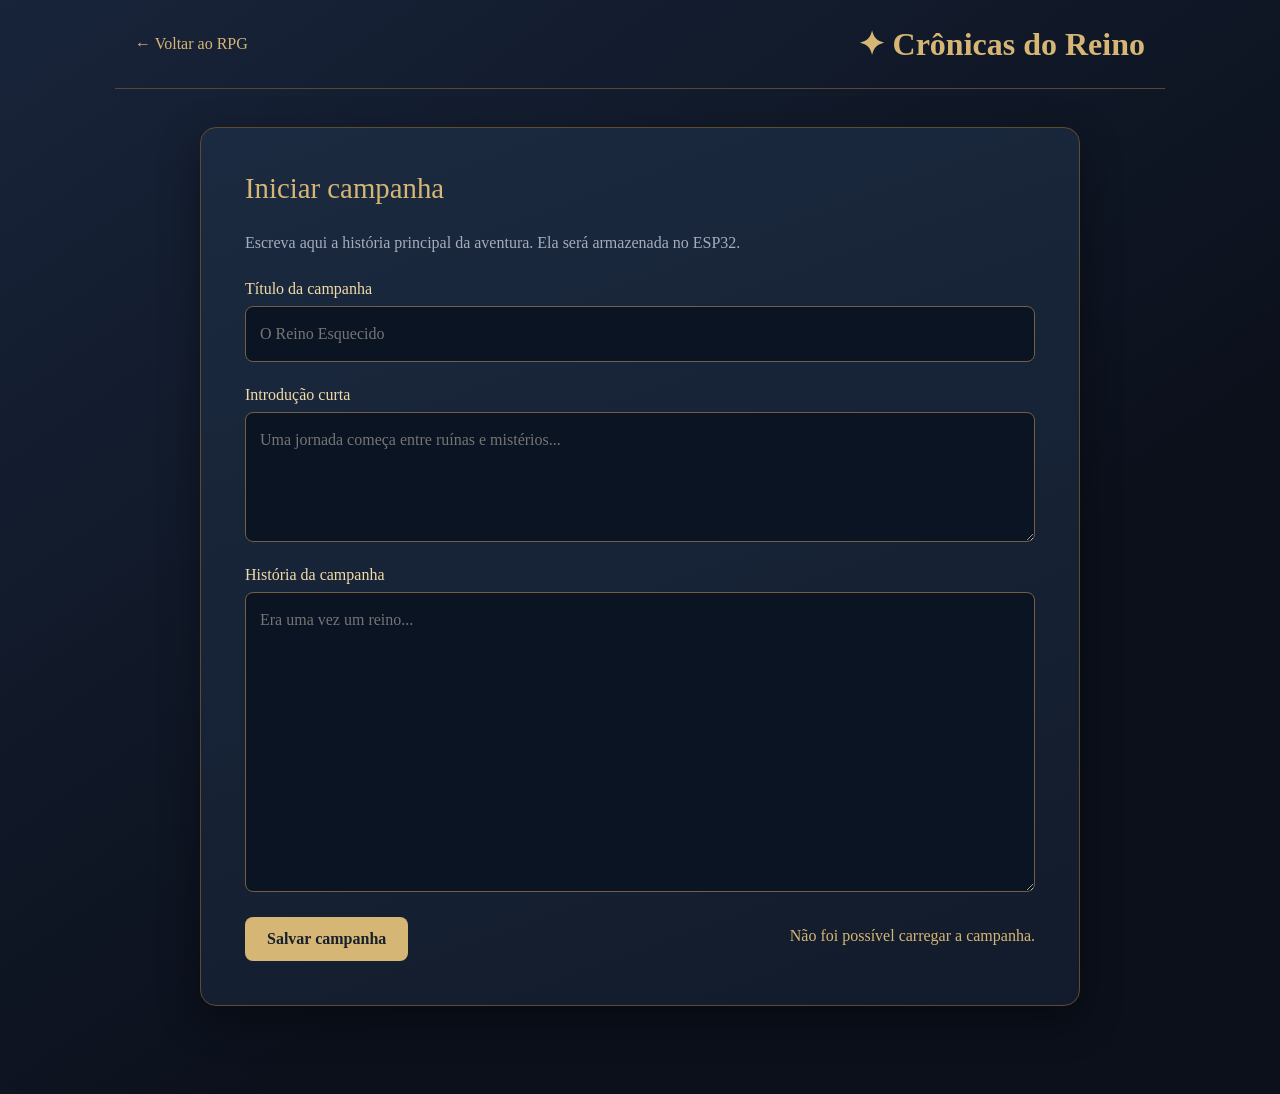
==== data/campanha.html @ 1817a009 "Commit interface" ====
<!DOCTYPE html>
<html lang="pt-BR">
<head>
    <meta charset="UTF-8">
    <meta name="viewport"
          content="width=device-width, initial-scale=1">

    <title>Iniciar campanha | Crônicas do Reino</title>

    <style>
        :root {
            color-scheme: dark;
            --fundo: #0b101b;
            --painel: #172133;
            --ouro: #d6b675;
            --texto: #f1ebdf;
            --muted: #a5adbd;
        }

        * {
            box-sizing: border-box;
        }

        body {
            margin: 0;
            min-height: 100vh;
            color: var(--texto);
            font-family: Georgia, serif;

            background: linear-gradient(
                145deg,
                #18243a,
                var(--fundo) 65%
            );
        }

        header {
            display: flex;
            align-items: center;
            justify-content: space-between;
            gap: 14px;

            max-width: 1050px;
            margin: auto;
            padding: 25px 20px;

            border-bottom: 1px solid #56492f;
        }

        header h1 {
            margin: 0;
            color: var(--ouro);
            font-size: clamp(1.3rem, 3vw, 2rem);
        }

        a {
            color: var(--ouro);
            text-decoration: none;
        }

        main {
            max-width: 920px;
            margin: 38px auto;
            padding: 0 20px 50px;
        }

        .livro {
            padding: clamp(22px, 4vw, 44px);
            background: linear-gradient(
                160deg,
                #1b2a40,
                #121b2b
            );

            border: 1px solid #5e4c2f;
            border-radius: 16px;
            box-shadow: 0 14px 40px #0006;
        }

        h2 {
            color: var(--ouro);
            font-size: 1.8rem;
            font-weight: normal;
            margin-top: 0;
        }

        p {
            color: var(--muted);
            line-height: 1.7;
        }

        label {
            display: block;
            margin: 24px 0 8px;
            color: #f1dba8;
        }

        input,
        textarea {
            display: block;
            width: 100%;
            padding: 14px;

            background: #0b1422;
            border: 1px solid #736044;
            border-radius: 8px;

            color: white;
            font: 1rem Georgia, serif;
            line-height: 1.65;
        }

        textarea {
            resize: vertical;
            min-height: 130px;
        }

        #texto {
            min-height: 300px;
        }

        input:focus,
        textarea:focus {
            outline: 2px solid var(--ouro);
            outline-offset: 2px;
        }

        .acoes {
            display: flex;
            align-items: center;
            justify-content: space-between;
            flex-wrap: wrap;
            gap: 14px;
            margin-top: 25px;
        }

        button {
            padding: 13px 22px;
            background: var(--ouro);
            border: none;
            border-radius: 8px;

            color: #17202b;
            font: 600 1rem Georgia, serif;
            cursor: pointer;
        }

        button:disabled {
            opacity: 0.55;
            cursor: wait;
        }

        #aviso {
            min-height: 1.5em;
            color: var(--ouro);
        }
    </style>
</head>

<body>
    <header>
        <a href="index.html">← Voltar ao RPG</a>
        <h1>✦ Crônicas do Reino</h1>
    </header>

    <main>
        <section class="livro">
            <h2>Iniciar campanha</h2>

            <p>
                Escreva aqui a história principal da
                aventura. Ela será armazenada no ESP32.
            </p>

            <form id="formulario">
                <label for="titulo">
                    Título da campanha
                </label>

                <input
                    id="titulo"
                    name="titulo"
                    maxlength="100"
                    placeholder="O Reino Esquecido"
                    required>

                <label for="subtitulo">
                    Introdução curta
                </label>

                <textarea
                    id="subtitulo"
                    name="subtitulo"
                    maxlength="160"
                    rows="3"
                    placeholder="Uma jornada começa entre ruínas e mistérios..."></textarea>

                <label for="texto">
                    História da campanha
                </label>

                <textarea
                    id="texto"
                    name="texto"
                    placeholder="Era uma vez um reino..."
                    required></textarea>

                <div class="acoes">
                    <button id="salvar" type="submit">
                        Salvar campanha
                    </button>

                    <span
                        id="aviso"
                        role="status"
                        aria-live="polite"></span>
                </div>
            </form>
        </section>
    </main>

    <script>
        "use strict";

        const formulario =
            document.getElementById("formulario");

        const aviso =
            document.getElementById("aviso");

        const botaoSalvar =
            document.getElementById("salvar");

        const campos = ["titulo", "subtitulo", "texto"];

        let editadoDuranteCarregamento = false;

        formulario.addEventListener("input", () => {
            editadoDuranteCarregamento = true;
        });

        async function carregarCampanha() {
            try {
                const resposta = await fetch(
                    "/campanha/dados",
                    { cache: "no-store" }
                );

                if (!resposta.ok) {
                    throw new Error(
                        `HTTP ${resposta.status}`
                    );
                }

                const dados = await resposta.json();

                if (editadoDuranteCarregamento) {
                    return;
                }

                for (const nome of campos) {
                    document.getElementById(nome).value =
                        typeof dados[nome] === "string"
                            ? dados[nome]
                            : "";
                }

            } catch (erro) {
                aviso.textContent =
                    "Não foi possível carregar a campanha.";

                console.error(erro);
            }
        }

        formulario.addEventListener(
            "submit",
            async (evento) => {
                evento.preventDefault();

                const titulo =
                    document.getElementById("titulo")
                        .value.trim();

                const subtitulo =
                    document.getElementById("subtitulo")
                        .value.trim();

                const texto =
                    document.getElementById("texto")
                        .value.trim();

                const encoder = new TextEncoder();

                if (!titulo || !texto) {
                    aviso.textContent =
                        "Preencha o título e a história.";
                    return;
                }

                if (
                    encoder.encode(titulo).length > 100 ||
                    encoder.encode(subtitulo).length > 160 ||
                    encoder.encode(texto).length > 6000
                ) {
                    aviso.textContent =
                        "Texto acima do limite permitido.";
                    return;
                }

                botaoSalvar.disabled = true;
                aviso.textContent = "Salvando...";

                try {
                    const dados = new URLSearchParams({
                        titulo,
                        subtitulo,
                        texto
                    });

                    const resposta = await fetch(
                        "/campanha/dados",
                        {
                            method: "POST",
                            headers: {
                                "Content-Type":
                                "application/x-www-form-urlencoded"
                            },
                            body: dados.toString()
                        }
                    );

                    if (!resposta.ok) {
                        throw new Error(
                            `HTTP ${resposta.status}`
                        );
                    }

                    aviso.textContent =
                        "Campanha salva no ESP32!";

                } catch (erro) {
                    aviso.textContent =
                        "Erro ao salvar. Verifique a conexão.";

                    console.error(erro);

                } finally {
                    botaoSalvar.disabled = false;
                }
            }
        );

        carregarCampanha();
    </script>
</body>
</html>
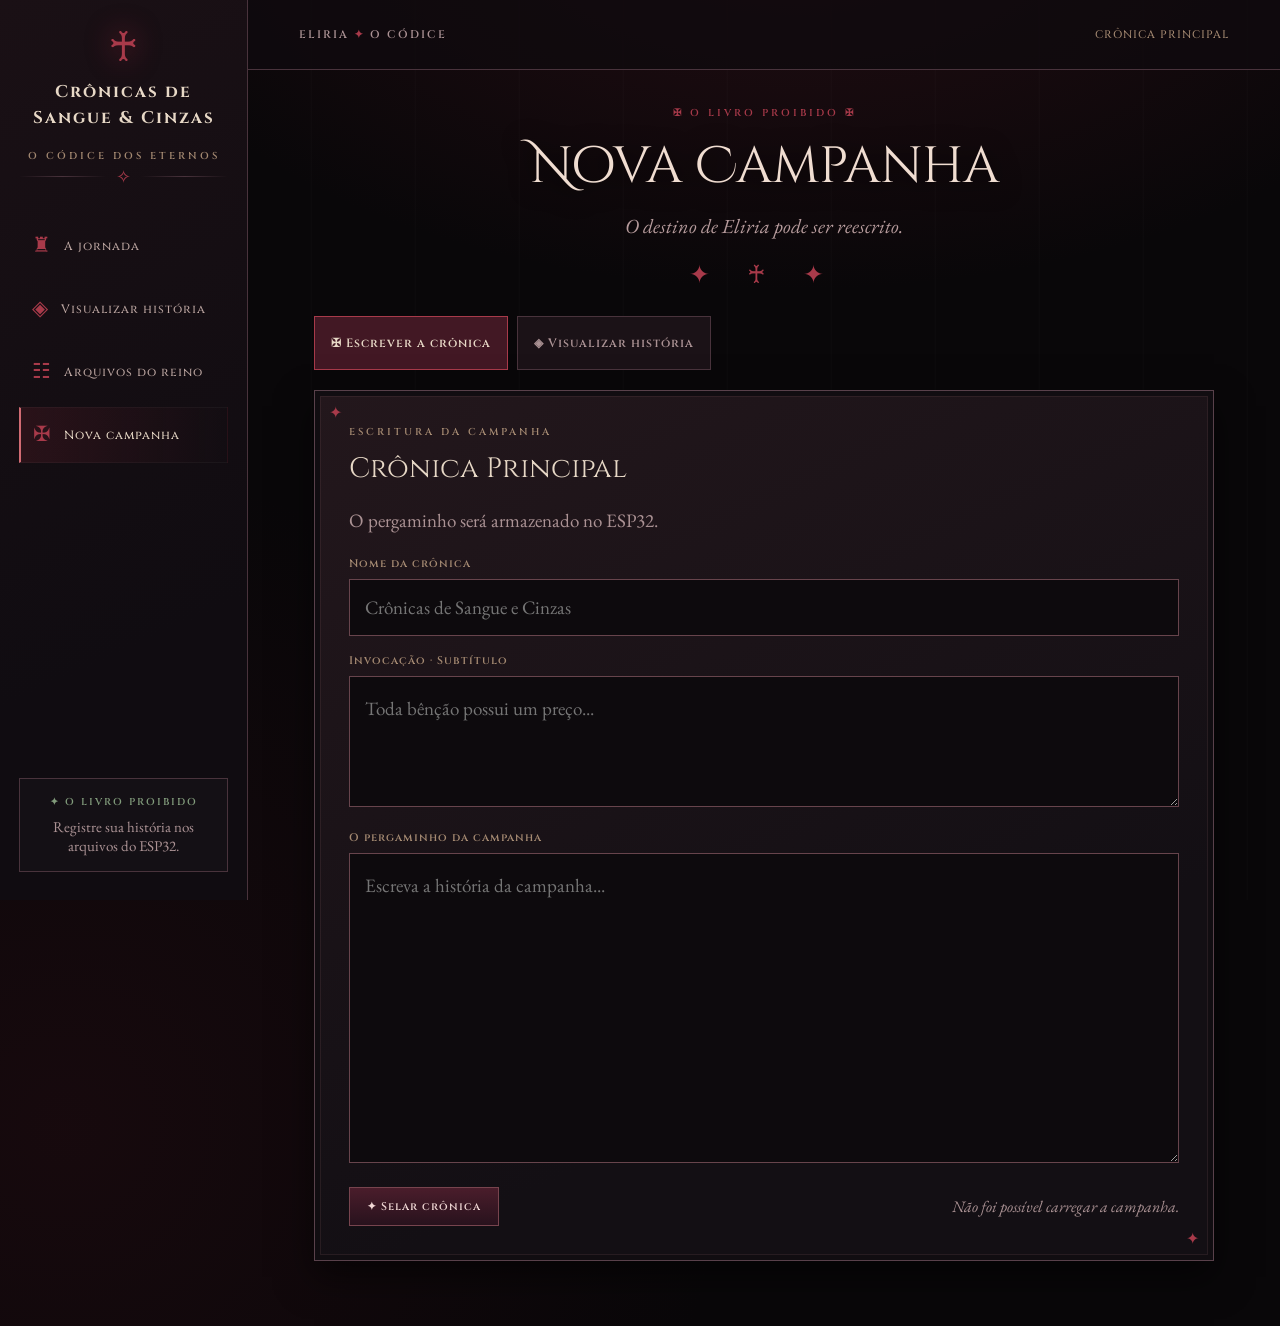
==== commit 071b6105: "feat: implementa interface gotica do RPG RFID" ====
--- a/data/campanha.html
+++ b/data/campanha.html
@@ -1,358 +1,600 @@
 
 <!DOCTYPE html>
 <html lang="pt-BR">
+
 <head>
     <meta charset="UTF-8">
+
     <meta name="viewport"
           content="width=device-width, initial-scale=1">
 
-    <title>Iniciar campanha | Crônicas do Reino</title>
-
-    <style>
-        :root {
-            color-scheme: dark;
-            --fundo: #0b101b;
-            --painel: #172133;
-            --ouro: #d6b675;
-            --texto: #f1ebdf;
-            --muted: #a5adbd;
-        }
-
-        * {
-            box-sizing: border-box;
-        }
-
-        body {
-            margin: 0;
-            min-height: 100vh;
-            color: var(--texto);
-            font-family: Georgia, serif;
-
-            background: linear-gradient(
-                145deg,
-                #18243a,
-                var(--fundo) 65%
-            );
-        }
-
-        header {
-            display: flex;
-            align-items: center;
-            justify-content: space-between;
-            gap: 14px;
-
-            max-width: 1050px;
-            margin: auto;
-            padding: 25px 20px;
-
-            border-bottom: 1px solid #56492f;
-        }
-
-        header h1 {
-            margin: 0;
-            color: var(--ouro);
-            font-size: clamp(1.3rem, 3vw, 2rem);
-        }
-
-        a {
-            color: var(--ouro);
-            text-decoration: none;
-        }
-
-        main {
-            max-width: 920px;
-            margin: 38px auto;
-            padding: 0 20px 50px;
-        }
-
-        .livro {
-            padding: clamp(22px, 4vw, 44px);
-            background: linear-gradient(
-                160deg,
-                #1b2a40,
-                #121b2b
-            );
-
-            border: 1px solid #5e4c2f;
-            border-radius: 16px;
-            box-shadow: 0 14px 40px #0006;
-        }
-
-        h2 {
-            color: var(--ouro);
-            font-size: 1.8rem;
-            font-weight: normal;
-            margin-top: 0;
-        }
-
-        p {
-            color: var(--muted);
-            line-height: 1.7;
-        }
-
-        label {
-            display: block;
-            margin: 24px 0 8px;
-            color: #f1dba8;
-        }
-
-        input,
-        textarea {
-            display: block;
-            width: 100%;
-            padding: 14px;
-
-            background: #0b1422;
-            border: 1px solid #736044;
-            border-radius: 8px;
-
-            color: white;
-            font: 1rem Georgia, serif;
-            line-height: 1.65;
-        }
-
-        textarea {
-            resize: vertical;
-            min-height: 130px;
-        }
-
-        #texto {
-            min-height: 300px;
-        }
-
-        input:focus,
-        textarea:focus {
-            outline: 2px solid var(--ouro);
-            outline-offset: 2px;
-        }
-
-        .acoes {
-            display: flex;
-            align-items: center;
-            justify-content: space-between;
-            flex-wrap: wrap;
-            gap: 14px;
-            margin-top: 25px;
-        }
-
-        button {
-            padding: 13px 22px;
-            background: var(--ouro);
-            border: none;
-            border-radius: 8px;
-
-            color: #17202b;
-            font: 600 1rem Georgia, serif;
-            cursor: pointer;
-        }
-
-        button:disabled {
-            opacity: 0.55;
-            cursor: wait;
-        }
-
-        #aviso {
-            min-height: 1.5em;
-            color: var(--ouro);
-        }
-    </style>
+    <title>
+        Nova Campanha | Crônicas de Sangue e Cinzas
+    </title>
+
+    <!-- Fontes góticas -->
+    <link rel="preconnect"
+          href="https://fonts.googleapis.com">
+
+    <link rel="preconnect"
+          href="https://fonts.gstatic.com"
+          crossorigin>
+
+    <link
+        href="https://fonts.googleapis.com/css2?family=Cinzel+Decorative:wght@400;700&family=Cinzel:wght@400;500;600;700&family=EB+Garamond:wght@400;500;600;700&display=swap"
+        rel="stylesheet">
+
+    <link rel="stylesheet" href="style.css">
 </head>
 
 <body>
-    <header>
-        <a href="index.html">← Voltar ao RPG</a>
-        <h1>✦ Crônicas do Reino</h1>
-    </header>
-
-    <main>
-        <section class="livro">
-            <h2>Iniciar campanha</h2>
+
+<div class="app">
+
+    <!-- ======================================
+         MENU LATERAL GÓTICO
+         ====================================== -->
+
+    <aside class="sidebar">
+
+        <div class="brand">
+
+            <div class="sigil">♰</div>
+
+            <h1>
+                Crônicas de<br>
+                Sangue &amp; Cinzas
+            </h1>
+
+            <small>O códice dos eternos</small>
+
+            <div class="divider-orn">✧</div>
+
+        </div>
+
+        <nav class="nav" aria-label="Navegação">
+
+            <a href="index.html">
+                <span>♜</span>
+                A jornada
+            </a>
+
+            <a href="index.html#visualizar">
+                <span>◈</span>
+                Visualizar história
+            </a>
+
+            <a href="index.html#arquivos">
+                <span>☷</span>
+                Arquivos do reino
+            </a>
+
+            <button class="active" type="button">
+                <span>✠</span>
+                Nova campanha
+            </button>
+
+        </nav>
+
+        <div class="side-bottom">
+
+            <div class="status">
+                ✦ O LIVRO PROIBIDO
+            </div>
 
             <p>
-                Escreva aqui a história principal da
-                aventura. Ela será armazenada no ESP32.
+                Registre sua história nos
+                arquivos do ESP32.
             </p>
 
-            <form id="formulario">
-                <label for="titulo">
-                    Título da campanha
-                </label>
-
-                <input
-                    id="titulo"
-                    name="titulo"
-                    maxlength="100"
-                    placeholder="O Reino Esquecido"
-                    required>
-
-                <label for="subtitulo">
-                    Introdução curta
-                </label>
-
-                <textarea
-                    id="subtitulo"
-                    name="subtitulo"
-                    maxlength="160"
-                    rows="3"
-                    placeholder="Uma jornada começa entre ruínas e mistérios..."></textarea>
-
-                <label for="texto">
-                    História da campanha
-                </label>
-
-                <textarea
-                    id="texto"
-                    name="texto"
-                    placeholder="Era uma vez um reino..."
-                    required></textarea>
-
-                <div class="acoes">
-                    <button id="salvar" type="submit">
-                        Salvar campanha
+        </div>
+
+    </aside>
+
+
+    <!-- ======================================
+         CONTEÚDO PRINCIPAL
+         ====================================== -->
+
+    <div class="content">
+
+        <header class="topbar">
+
+            <div class="crumb">
+                ELIRIA
+                <span style="color:var(--blood)">
+                    ✦
+                </span>
+                O CÓDICE
+            </div>
+
+            <div class="chapter">
+                CRÔNICA PRINCIPAL
+            </div>
+
+        </header>
+
+
+        <main class="section active">
+
+            <!-- TÍTULO DA PÁGINA -->
+
+            <div class="masthead">
+
+                <div class="eyebrow">
+                    ✠ O livro proibido ✠
+                </div>
+
+                <h2>Nova Campanha</h2>
+
+                <p>
+                    O destino de Eliria pode ser reescrito.
+                </p>
+
+                <div class="rose">✦ ♰ ✦</div>
+
+            </div>
+
+
+            <!-- =================================
+                 ÁREA DO MANUSCRITO
+                 ================================= -->
+
+            <div style="max-width:900px; margin:auto">
+
+                <!-- ABAS -->
+
+                <div class="archive-tabs"
+                     style="display:flex;gap:9px;margin-bottom:20px">
+
+                    <button
+                        type="button"
+                        class="active"
+                        data-camp-tab="editar">
+
+                        ✠ Escrever a crônica
+
                     </button>
 
-                    <span
-                        id="aviso"
-                        role="status"
-                        aria-live="polite"></span>
+                    <button
+                        type="button"
+                        data-camp-tab="visualizar">
+
+                        ◈ Visualizar história
+
+                    </button>
+
                 </div>
-            </form>
-        </section>
-    </main>
-
-    <script>
-        "use strict";
-
-        const formulario =
-            document.getElementById("formulario");
-
-        const aviso =
-            document.getElementById("aviso");
-
-        const botaoSalvar =
-            document.getElementById("salvar");
-
-        const campos = ["titulo", "subtitulo", "texto"];
-
-        let editadoDuranteCarregamento = false;
-
-        formulario.addEventListener("input", () => {
-            editadoDuranteCarregamento = true;
-        });
-
-        async function carregarCampanha() {
-            try {
-                const resposta = await fetch(
-                    "/campanha/dados",
-                    { cache: "no-store" }
-                );
-
-                if (!resposta.ok) {
-                    throw new Error(
-                        `HTTP ${resposta.status}`
-                    );
-                }
-
-                const dados = await resposta.json();
-
-                if (editadoDuranteCarregamento) {
-                    return;
-                }
-
-                for (const nome of campos) {
-                    document.getElementById(nome).value =
-                        typeof dados[nome] === "string"
-                            ? dados[nome]
-                            : "";
-                }
-
-            } catch (erro) {
-                aviso.textContent =
-                    "Não foi possível carregar a campanha.";
-
-                console.error(erro);
-            }
-        }
-
-        formulario.addEventListener(
-            "submit",
-            async (evento) => {
-                evento.preventDefault();
-
-                const titulo =
-                    document.getElementById("titulo")
-                        .value.trim();
-
-                const subtitulo =
-                    document.getElementById("subtitulo")
-                        .value.trim();
-
-                const texto =
-                    document.getElementById("texto")
-                        .value.trim();
-
-                const encoder = new TextEncoder();
-
-                if (!titulo || !texto) {
-                    aviso.textContent =
-                        "Preencha o título e a história.";
-                    return;
-                }
-
-                if (
-                    encoder.encode(titulo).length > 100 ||
-                    encoder.encode(subtitulo).length > 160 ||
-                    encoder.encode(texto).length > 6000
-                ) {
-                    aviso.textContent =
-                        "Texto acima do limite permitido.";
-                    return;
-                }
-
-                botaoSalvar.disabled = true;
-                aviso.textContent = "Salvando...";
-
-                try {
-                    const dados = new URLSearchParams({
-                        titulo,
-                        subtitulo,
-                        texto
-                    });
-
-                    const resposta = await fetch(
-                        "/campanha/dados",
-                        {
-                            method: "POST",
-                            headers: {
-                                "Content-Type":
-                                "application/x-www-form-urlencoded"
-                            },
-                            body: dados.toString()
-                        }
-                    );
-
-                    if (!resposta.ok) {
-                        throw new Error(
-                            `HTTP ${resposta.status}`
-                        );
-                    }
-
-                    aviso.textContent =
-                        "Campanha salva no ESP32!";
-
-                } catch (erro) {
-                    aviso.textContent =
-                        "Erro ao salvar. Verifique a conexão.";
-
-                    console.error(erro);
-
-                } finally {
-                    botaoSalvar.disabled = false;
-                }
+
+
+                <!-- =================================
+                     ABA 1 — EDITOR DA CAMPANHA
+                     ================================= -->
+
+                <div class="frame archive-sheet"
+                     id="tab-editar">
+
+                    <div class="eyebrow">
+                        ESCRITURA DA CAMPANHA
+                    </div>
+
+                    <h3>Crônica Principal</h3>
+
+                    <p>
+                        O pergaminho será armazenado
+                        no ESP32.
+                    </p>
+
+                    <form id="formulario">
+
+                        <!-- NOME DA CAMPANHA -->
+
+                        <label for="titulo">
+                            Nome da crônica
+                        </label>
+
+                        <input
+                            id="titulo"
+                            name="titulo"
+                            maxlength="100"
+                            placeholder="Crônicas de Sangue e Cinzas"
+                            required>
+
+
+                        <!-- SUBTÍTULO -->
+
+                        <label for="subtitulo">
+                            Invocação · Subtítulo
+                        </label>
+
+                        <textarea
+                            id="subtitulo"
+                            name="subtitulo"
+                            maxlength="160"
+                            rows="3"
+                            style="min-height:85px"
+                            placeholder="Toda bênção possui um preço..."></textarea>
+
+
+                        <!-- HISTÓRIA PRINCIPAL -->
+
+                        <label for="texto">
+                            O pergaminho da campanha
+                        </label>
+
+                        <textarea
+                            id="texto"
+                            name="texto"
+                            style="min-height:310px"
+                            placeholder="Escreva a história da campanha..."
+                            required></textarea>
+
+
+                        <!-- BOTÃO SALVAR -->
+
+                        <div class="row">
+
+                            <button
+                                id="salvar"
+                                class="btn"
+                                type="submit">
+
+                                ✦ Selar crônica
+
+                            </button>
+
+                            <span
+                                class="note"
+                                id="aviso"
+                                role="status"
+                                aria-live="polite">
+                            </span>
+
+                        </div>
+
+                    </form>
+
+                </div>
+
+
+                <!-- =================================
+                     ABA 2 — VISUALIZAR HISTÓRIA
+                     ================================= -->
+
+                <article
+                    class="parchment"
+                    id="tab-visualizar"
+                    hidden
+                    style="min-height:400px">
+
+                    <div
+                        class="arch"
+                        aria-hidden="true">
+                    </div>
+
+                    <div class="scene-mark">
+                        PRÉVIA DO MANUSCRITO
+                    </div>
+
+                    <h3 id="vis-titulo">
+                        Crônica sem título
+                    </h3>
+
+                    <p
+                        class="subchapter"
+                        id="vis-subtitulo">
+                    </p>
+
+                    <div class="divider-orn">
+                        ❖
+                    </div>
+
+                    <div
+                        id="vis-texto"
+                        class="preview-content">
+                    </div>
+
+                    <p class="instruction">
+
+                        Prévia do texto atual.
+                        Use “Selar crônica” para
+                        salvá-lo no ESP32.
+
+                    </p>
+
+                </article>
+
+            </div>
+
+        </main>
+
+    </div>
+
+</div>
+
+
+<!-- ==========================================
+     JAVASCRIPT DA CAMPANHA
+     ========================================== -->
+
+<script>
+
+"use strict";
+
+/* ==========================================
+   1. ELEMENTOS
+   ========================================== */
+
+const formulario =
+    document.getElementById("formulario");
+
+const aviso =
+    document.getElementById("aviso");
+
+const botaoSalvar =
+    document.getElementById("salvar");
+
+const campos = [
+    "titulo",
+    "subtitulo",
+    "texto"
+];
+
+let editadoDuranteCarregamento = false;
+
+
+/* ==========================================
+   2. DETECTAR ALTERAÇÕES
+   ========================================== */
+
+formulario.addEventListener("input", () => {
+
+    editadoDuranteCarregamento = true;
+
+});
+
+
+/* ==========================================
+   3. CARREGAR CAMPANHA DO ESP32
+   ========================================== */
+
+async function carregarCampanha() {
+
+    try {
+
+        const resposta = await fetch(
+            "/campanha/dados",
+            {
+                cache: "no-store"
             }
         );
 
-        carregarCampanha();
-    </script>
+        if (!resposta.ok) {
+
+            throw new Error(
+                `HTTP ${resposta.status}`
+            );
+
+        }
+
+        const dados = await resposta.json();
+
+        if (editadoDuranteCarregamento) {
+            return;
+        }
+
+        for (const nome of campos) {
+
+            document.getElementById(nome).value =
+                typeof dados[nome] === "string"
+                    ? dados[nome]
+                    : "";
+
+        }
+
+    } catch (erro) {
+
+        aviso.textContent =
+            "Não foi possível carregar a campanha.";
+
+        console.error(erro);
+
+    }
+
+}
+
+
+/* ==========================================
+   4. SALVAR CAMPANHA NO ESP32
+   ========================================== */
+
+formulario.addEventListener(
+    "submit",
+
+    async (evento) => {
+
+        evento.preventDefault();
+
+        const titulo =
+            document.getElementById("titulo")
+                .value.trim();
+
+        const subtitulo =
+            document.getElementById("subtitulo")
+                .value.trim();
+
+        const texto =
+            document.getElementById("texto")
+                .value.trim();
+
+        const encoder = new TextEncoder();
+
+        /* VALIDAÇÃO */
+
+        if (!titulo || !texto) {
+
+            aviso.textContent =
+                "Preencha o título e a história.";
+
+            return;
+
+        }
+
+        if (
+            encoder.encode(titulo).length > 100 ||
+            encoder.encode(subtitulo).length > 160 ||
+            encoder.encode(texto).length > 6000
+        ) {
+
+            aviso.textContent =
+                "Texto acima do limite permitido.";
+
+            return;
+
+        }
+
+        botaoSalvar.disabled = true;
+
+        aviso.textContent = "Salvando...";
+
+        try {
+
+            const dados = new URLSearchParams({
+                titulo,
+                subtitulo,
+                texto
+            });
+
+            const resposta = await fetch(
+                "/campanha/dados",
+                {
+                    method: "POST",
+
+                    headers: {
+                        "Content-Type":
+                            "application/x-www-form-urlencoded"
+                    },
+
+                    body: dados.toString()
+                }
+            );
+
+            if (!resposta.ok) {
+
+                throw new Error(
+                    `HTTP ${resposta.status}`
+                );
+
+            }
+
+            aviso.textContent =
+                "Campanha salva no ESP32!";
+
+        } catch (erro) {
+
+            aviso.textContent =
+                "Erro ao salvar. Verifique a conexão.";
+
+            console.error(erro);
+
+        } finally {
+
+            botaoSalvar.disabled = false;
+
+        }
+
+    }
+);
+
+
+/* ==========================================
+   5. ABAS DA CAMPANHA
+   ========================================== */
+
+const abas =
+    document.querySelectorAll("[data-camp-tab]");
+
+
+function mudarAba(tipo) {
+
+    /* ATUALIZAR BOTÕES */
+
+    abas.forEach(botao => {
+
+        botao.classList.toggle(
+            "active",
+            botao.dataset.campTab === tipo
+        );
+
+    });
+
+
+    /* MOSTRAR ABA SELECIONADA */
+
+    document.getElementById("tab-editar").hidden =
+        tipo !== "editar";
+
+    document.getElementById("tab-visualizar").hidden =
+        tipo !== "visualizar";
+
+
+    /* ATUALIZAR PRÉVIA */
+
+    if (tipo === "visualizar") {
+
+        document.getElementById("vis-titulo")
+            .textContent =
+
+            document.getElementById("titulo")
+                .value.trim() ||
+
+            "Crônica sem título";
+
+
+        document.getElementById("vis-subtitulo")
+            .textContent =
+
+            document.getElementById("subtitulo")
+                .value.trim();
+
+
+        document.getElementById("vis-texto")
+            .textContent =
+
+            document.getElementById("texto")
+                .value.trim() ||
+
+            "Nenhuma narrativa escrita.";
+
+    }
+
+}
+
+
+/* ==========================================
+   6. EVENTOS DAS ABAS
+   ========================================== */
+
+abas.forEach(botao => {
+
+    botao.addEventListener("click", () => {
+
+        mudarAba(
+            botao.dataset.campTab
+        );
+
+    });
+
+});
+
+
+/* ==========================================
+   7. INICIALIZAÇÃO
+   ========================================== */
+
+carregarCampanha();
+
+</script>
+
 </body>
 </html>
--- a/data/style.css
+++ b/data/style.css
@@ -0,0 +1,1193 @@
+
+/* =============================================
+   CRÔNICAS DE SANGUE E CINZAS
+   Estética gótica — RPG RFID
+   ============================================= */
+
+:root {
+    color-scheme: dark;
+
+    --void: #090709;
+    --black: #100d10;
+    --panel: #171217;
+    --wine: #561a29;
+    --blood: #a83a4a;
+    --glow: #d16b73;
+    --iron: #514046;
+    --antique: #a58a72;
+    --ivory: #e7d8c6;
+    --muted: #ab9294;
+    --line: #49333c;
+    --green: #829c7c;
+}
+
+/* =============================================
+   CONFIGURAÇÕES GERAIS
+   ============================================= */
+
+* {
+    box-sizing: border-box;
+}
+
+html {
+    scroll-behavior: smooth;
+}
+
+body {
+    margin: 0;
+    color: var(--ivory);
+
+    background:
+        radial-gradient(
+            ellipse 65% 34% at 62% -7%,
+            #50172360,
+            transparent 85%
+        ),
+        radial-gradient(
+            circle at 5% 85%,
+            #40101a40,
+            transparent 40%
+        ),
+        var(--void);
+
+    font-family: "EB Garamond", Georgia, serif;
+    font-size: 19px;
+}
+
+body::before {
+    content: "";
+    position: fixed;
+    inset: 0;
+
+    background: repeating-linear-gradient(
+        90deg,
+        transparent 0 102px,
+        #ffffff04 103px 104px
+    );
+
+    pointer-events: none;
+    z-index: -1;
+}
+
+button,
+input,
+textarea {
+    font: inherit;
+}
+
+button {
+    cursor: pointer;
+}
+
+button:focus-visible,
+textarea:focus-visible,
+input:focus-visible,
+a:focus-visible {
+    outline: 2px solid var(--glow);
+    outline-offset: 3px;
+}
+
+a {
+    color: inherit;
+    text-decoration: none;
+}
+
+/* =============================================
+   ESTRUTURA PRINCIPAL
+   ============================================= */
+
+.app {
+    display: grid;
+    grid-template-columns: 248px minmax(0, 1fr);
+    min-height: 100vh;
+}
+
+.content {
+    min-width: 0;
+}
+
+/* =============================================
+   MENU LATERAL GÓTICO
+   ============================================= */
+
+.sidebar {
+    background: linear-gradient(
+        155deg,
+        #1a1015,
+        #100c11 70%
+    );
+
+    border-right: 1px solid var(--line);
+
+    padding: 28px 19px;
+
+    display: flex;
+    flex-direction: column;
+    gap: 30px;
+
+    position: sticky;
+    top: 0;
+    height: 100vh;
+}
+
+.brand {
+    text-align: center;
+}
+
+.sigil {
+    font-family: "Cinzel Decorative", serif;
+    text-align: center;
+    font-size: 41px;
+    color: var(--blood);
+
+    text-shadow: 0 0 28px #d32d4d99;
+
+    line-height: 1;
+}
+
+.brand h1 {
+    font: 700 17px/1.55 "Cinzel", serif;
+    letter-spacing: 2px;
+    margin: 10px 0 8px;
+}
+
+.brand small,
+.eyebrow {
+    font: 600 10px/1.5 "Cinzel", serif;
+    letter-spacing: 3px;
+    text-transform: uppercase;
+    color: var(--antique);
+}
+
+/* ORNAMENTOS */
+
+.divider-orn {
+    display: flex;
+    align-items: center;
+    gap: 10px;
+
+    color: var(--blood);
+    font-size: 18px;
+}
+
+.divider-orn::before,
+.divider-orn::after {
+    content: "";
+    height: 1px;
+    flex: 1;
+
+    background: linear-gradient(
+        90deg,
+        transparent,
+        var(--line),
+        transparent
+    );
+}
+
+/* =============================================
+   NAVEGAÇÃO
+   ============================================= */
+
+.nav {
+    display: grid;
+    gap: 7px;
+}
+
+.nav button,
+.nav a {
+    width: 100%;
+    text-align: left;
+
+    border: 1px solid transparent;
+    color: #bba5a0;
+    background: transparent;
+
+    padding: 13px 12px;
+
+    font: 500 12px "Cinzel", serif;
+    letter-spacing: 1px;
+
+    display: flex;
+    align-items: center;
+    gap: 12px;
+
+    transition: 0.2s;
+}
+
+.nav button span,
+.nav a span {
+    font-size: 21px;
+    color: var(--blood);
+}
+
+.nav button.active,
+.nav button:hover,
+.nav a.active,
+.nav a:hover {
+    color: var(--ivory);
+
+    background: linear-gradient(
+        90deg,
+        #641e2a45,
+        transparent
+    );
+
+    border-left: 2px solid var(--glow);
+    border-top-color: #ffffff09;
+    border-bottom-color: #ffffff09;
+}
+
+/* =============================================
+   STATUS DO ESP32
+   ============================================= */
+
+.side-bottom {
+    margin-top: auto;
+
+    border: 1px solid var(--line);
+    padding: 16px;
+
+    text-align: center;
+    background: #ffffff04;
+}
+
+.side-bottom .status {
+    color: var(--green);
+    font: 600 10px "Cinzel", serif;
+    letter-spacing: 2px;
+}
+
+.side-bottom p {
+    color: var(--muted);
+    font-size: 15px;
+    margin: 8px 0 0;
+}
+
+.conexao.conectado .status {
+    color: var(--green);
+}
+
+.conexao.desconectado .status {
+    color: var(--glow);
+}
+
+/* =============================================
+   BARRA SUPERIOR
+   ============================================= */
+
+.topbar {
+    min-height: 70px;
+
+    border-bottom: 1px solid var(--line);
+
+    display: flex;
+    justify-content: space-between;
+    align-items: center;
+
+    gap: 20px;
+
+    padding: 16px clamp(22px, 4vw, 65px);
+
+    background: #100b0ecb;
+}
+
+.topbar .crumb {
+    font: 600 11px "Cinzel", serif;
+    color: var(--muted);
+    letter-spacing: 2px;
+}
+
+.topbar .chapter {
+    font: 500 11px "Cinzel", serif;
+    color: var(--antique);
+    letter-spacing: 1px;
+}
+
+/* =============================================
+   SEÇÕES DO SITE
+   ============================================= */
+
+.section {
+    display: none;
+
+    max-width: 1470px;
+    margin: auto;
+
+    padding: 36px clamp(20px, 4vw, 66px) 65px;
+}
+
+.section.active {
+    display: block;
+}
+
+.section[hidden] {
+    display: none !important;
+}
+
+/* =============================================
+   TÍTULO DOS CAPÍTULOS
+   ============================================= */
+
+.masthead {
+    text-align: center;
+    margin-bottom: 26px;
+}
+
+.masthead .eyebrow {
+    color: var(--blood);
+}
+
+.masthead h2 {
+    font:
+        400 clamp(30px, 4vw, 51px)/1.26
+        "Cinzel Decorative", serif;
+
+    margin: 14px 0;
+
+    color: #f0ddd1;
+
+    text-shadow: 0 4px 24px #000;
+}
+
+.masthead p {
+    color: #b69b9c;
+    font-size: 20px;
+    font-style: italic;
+    margin: 8px;
+}
+
+.rose {
+    color: var(--blood);
+    font-size: 25px;
+    letter-spacing: 16px;
+    margin: 19px auto 0;
+}
+
+/* =============================================
+   LAYOUT DA JORNADA
+   ============================================= */
+
+.game-grid {
+    display: grid;
+
+    grid-template-columns:
+        minmax(0, 1fr) 294px;
+
+    gap: 22px;
+}
+
+/* =============================================
+   GRIMÓRIO E MOLDURAS
+   ============================================= */
+
+.parchment,
+.frame {
+    position: relative;
+
+    background: linear-gradient(
+        155deg,
+        #23171c,
+        #130f14 70%
+    );
+
+    border: 1px solid #59414b;
+
+    box-shadow:
+        0 16px 35px #0008,
+        inset 0 0 0 5px #110d11,
+        inset 0 0 0 6px #5e404344;
+}
+
+.parchment {
+    padding: 34px clamp(20px, 4vw, 49px) 26px;
+    min-height: 560px;
+}
+
+.parchment::before,
+.frame::before {
+    content: "✦";
+
+    position: absolute;
+    top: 11px;
+    left: 14px;
+
+    font-size: 16px;
+    color: var(--blood);
+}
+
+.parchment::after,
+.frame::after {
+    content: "✦";
+
+    position: absolute;
+    bottom: 11px;
+    right: 14px;
+
+    font-size: 16px;
+    color: var(--blood);
+}
+
+/* =============================================
+   ARCO GÓTICO
+   ============================================= */
+
+.arch {
+    width: 154px;
+    height: 155px;
+
+    margin: -15px auto 18px;
+
+    background:
+        radial-gradient(
+            ellipse at 50% 90%,
+            #aa354640,
+            transparent 70%
+        ),
+        linear-gradient(
+            #1b1015,
+            #29121b
+        );
+
+    clip-path: polygon(
+        50% 0,
+        87% 24%,
+        100% 50%,
+        100% 100%,
+        0 100%,
+        0 50%,
+        13% 24%
+    );
+
+    border-bottom: 2px solid var(--iron);
+
+    display: grid;
+    place-items: center;
+
+    position: relative;
+}
+
+.arch::before {
+    content: "♰";
+
+    color: var(--glow);
+    font-size: 82px;
+    font-family: Georgia, serif;
+
+    text-shadow: 0 0 30px #e3336480;
+}
+
+/* =============================================
+   NARRATIVA
+   ============================================= */
+
+.scene-mark {
+    text-align: center;
+    color: var(--antique);
+
+    font: 600 11px "Cinzel", serif;
+    letter-spacing: 2px;
+}
+
+.parchment h3 {
+    text-align: center;
+
+    font: 400 30px "Cinzel", serif;
+
+    margin: 9px 0 17px;
+    color: var(--ivory);
+}
+
+.subchapter {
+    text-align: center;
+    color: var(--muted);
+    font-style: italic;
+}
+
+.story {
+    color: #d0babe;
+    line-height: 1.88;
+    font-size: 21px;
+
+    white-space: normal;
+    overflow-wrap: anywhere;
+}
+
+.story p {
+    margin: 0 0 17px;
+    white-space: pre-wrap;
+}
+
+.story p:first-child::first-letter {
+    float: left;
+
+    font: 49px "Cinzel Decorative", serif;
+    color: var(--glow);
+
+    padding: 0 8px 0 0;
+    line-height: 1.15;
+}
+
+/* =============================================
+   EVENTOS DA JORNADA
+   ============================================= */
+
+.eventbox {
+    margin-top: 22px;
+
+    background: #36172075;
+    border: 1px solid #6e3943;
+
+    padding: 15px 19px;
+}
+
+.eventbox strong {
+    font: 600 10px "Cinzel", serif;
+    letter-spacing: 2px;
+
+    color: var(--glow);
+}
+
+.eventbox p {
+    font-size: 18px;
+    margin: 8px 0;
+
+    color: var(--ivory);
+}
+
+.instruction {
+    text-align: center;
+    margin: 24px 0 0;
+
+    color: var(--antique);
+    font-style: italic;
+}
+
+.no-device {
+    border: 1px solid var(--line);
+
+    padding: 13px;
+    margin-top: 15px;
+
+    color: var(--muted);
+    font-size: 15px;
+    text-align: center;
+}
+
+/* =============================================
+   PAINEL LATERAL DE COMBATE
+   ============================================= */
+
+.rail {
+    display: grid;
+    align-content: start;
+    gap: 16px;
+}
+
+.frame {
+    padding: 24px 21px;
+}
+
+.frame h4 {
+    font: 600 13px "Cinzel", serif;
+    letter-spacing: 1px;
+
+    margin: 0 0 18px;
+
+    color: var(--antique);
+    text-align: center;
+}
+
+/* =============================================
+   PERSONAGENS
+   ============================================= */
+
+.entity {
+    padding: 12px 0;
+    border-top: 1px solid var(--line);
+}
+
+.entity:first-of-type {
+    border-top: 0;
+}
+
+.entity-name {
+    display: flex;
+    justify-content: space-between;
+
+    gap: 8px;
+
+    font: 500 12px "Cinzel", serif;
+}
+
+.entity-name b {
+    font-weight: 500;
+    color: var(--ivory);
+}
+
+.entity-name em {
+    font: 16px "EB Garamond", serif;
+    color: var(--muted);
+}
+
+.entity.active {
+    border-color: var(--blood);
+    background: #42182455;
+}
+
+.hero-active {
+    color: var(--glow) !important;
+}
+
+/* =============================================
+   BARRAS DE VIDA
+   ============================================= */
+
+.bar {
+    height: 5px;
+
+    margin-top: 12px;
+
+    background: #09080b;
+    border: 1px solid #5b333c;
+}
+
+.bar i {
+    display: block;
+
+    background: linear-gradient(
+        90deg,
+        #642b3a,
+        #d36a73
+    );
+
+    height: 100%;
+    width: 100%;
+
+    transition: width 0.3s;
+}
+
+.bar.hero i {
+    background: linear-gradient(
+        90deg,
+        #586b5b,
+        #a5b89f
+    );
+}
+
+.cartao-inimigo.derrotado {
+    opacity: 0.65;
+}
+
+/* =============================================
+   RECURSOS E LEITOR RFID
+   ============================================= */
+
+.resource {
+    display: flex;
+    justify-content: space-between;
+
+    border-top: 1px solid var(--line);
+    padding: 11px 0;
+
+    font-size: 18px;
+}
+
+.resource b {
+    color: var(--ivory);
+    overflow-wrap: anywhere;
+}
+
+.resource span {
+    color: var(--muted);
+}
+
+.reader-status {
+    font-size: 14px;
+    color: var(--muted);
+}
+
+.small {
+    font-size: 15px;
+    color: var(--muted);
+}
+
+/* =============================================
+   BOTÕES GÓTICOS
+   ============================================= */
+
+.actions {
+    margin-top: 22px;
+    text-align: center;
+}
+
+.actions .eyebrow {
+    display: block;
+    margin-bottom: 13px;
+}
+
+.buttons {
+    display: flex;
+    gap: 9px;
+
+    justify-content: center;
+    flex-wrap: wrap;
+}
+
+.btn {
+    border: 1px solid #77444e;
+
+    background: linear-gradient(
+        #4a1d2b,
+        #28121d
+    );
+
+    color: #f1d8d5;
+
+    padding: 11px 17px;
+
+    font: 600 11px "Cinzel", serif;
+    letter-spacing: 1px;
+
+    transition: 0.2s;
+    cursor: pointer;
+}
+
+.btn:hover {
+    background: #733041;
+    border-color: var(--glow);
+}
+
+.btn.ghost {
+    background: transparent;
+    border-color: var(--iron);
+    color: var(--antique);
+}
+
+.btn:disabled {
+    opacity: 0.55;
+    cursor: wait;
+}
+
+.btn.linkbtn {
+    display: inline-block;
+}
+
+/* =============================================
+   ARQUIVOS DO REINO
+   ============================================= */
+
+.archive-grid {
+    display: grid;
+
+    grid-template-columns:
+        230px minmax(0, 1fr);
+
+    gap: 25px;
+    align-items: start;
+}
+
+/* SELEÇÃO DOS TOMOS */
+
+.archive-tabs {
+    display: grid;
+    align-content: start;
+    gap: 9px;
+}
+
+.archive-tabs button {
+    background: #1b1217;
+    border: 1px solid var(--line);
+
+    text-align: left;
+
+    padding: 18px 16px;
+
+    color: var(--muted);
+
+    font: 600 12px "Cinzel", serif;
+    letter-spacing: 1px;
+}
+
+.archive-tabs button.active {
+    border-color: var(--blood);
+    background: #421824;
+
+    color: var(--ivory);
+}
+
+.archive-tabs span {
+    display: block;
+
+    font: italic 16px "EB Garamond", serif;
+    letter-spacing: 0;
+
+    margin-top: 7px;
+}
+
+/* =============================================
+   EDITOR DOS PERGAMINHOS
+   ============================================= */
+
+.archive-sheet {
+    padding: 34px;
+    min-height: 460px;
+}
+
+.archive-sheet h3 {
+    font: 400 28px "Cinzel", serif;
+
+    color: var(--ivory);
+    margin: 10px 0;
+}
+
+.archive-sheet p {
+    color: var(--muted);
+    line-height: 1.6;
+}
+
+.archive-sheet textarea,
+.archive-sheet input {
+    width: 100%;
+
+    border: 1px solid #67444c;
+    background: #0d0a0d;
+
+    color: var(--ivory);
+
+    padding: 15px;
+
+    resize: vertical;
+}
+
+.archive-sheet textarea {
+    min-height: 170px;
+}
+
+.archive-panel textarea {
+    min-height: 245px;
+}
+
+.archive-sheet label {
+    display: block;
+
+    margin: 17px 0 8px;
+
+    font: 600 11px "Cinzel", serif;
+    letter-spacing: 1px;
+
+    color: var(--antique);
+}
+
+.archive-sheet .row {
+    display: flex;
+
+    justify-content: space-between;
+    align-items: center;
+
+    flex-wrap: wrap;
+    gap: 12px;
+
+    margin-top: 18px;
+}
+
+.archive-panel[hidden] {
+    display: none !important;
+}
+
+.note {
+    font-style: italic;
+    color: var(--muted);
+    font-size: 16px;
+}
+
+/* =============================================
+   VISUALIZAR HISTÓRIA
+   ============================================= */
+
+.preview-content {
+    font-size: 21px;
+    line-height: 1.9;
+
+    white-space: pre-wrap;
+    overflow-wrap: anywhere;
+}
+
+.preview-content:empty::before {
+    content: "Nenhuma história registrada.";
+
+    color: var(--muted);
+    font-style: italic;
+}
+
+.preview-columns {
+    display: grid;
+
+    grid-template-columns:
+        repeat(2, minmax(0, 1fr));
+
+    gap: 18px;
+}
+
+.preview-columns .frame {
+    min-height: 180px;
+}
+
+.preview-title {
+    font: 500 16px "Cinzel", serif;
+    color: var(--antique);
+}
+
+.notice {
+    color: var(--muted);
+    font-style: italic;
+}
+
+.spaced {
+    margin-top: 18px;
+}
+
+/* =============================================
+   OS ESCOLHIDOS
+   ============================================= */
+
+.cards3 {
+    display: grid;
+
+    grid-template-columns:
+        repeat(3, minmax(0, 1fr));
+
+    gap: 18px;
+}
+
+.cards3 .frame {
+    min-height: 210px;
+}
+
+.cards3 h3 {
+    font: 500 18px "Cinzel", serif;
+    color: var(--ivory);
+}
+
+.cards3 p {
+    color: var(--muted);
+}
+
+/* =============================================
+   HISTÓRICO DE EVENTOS
+   ============================================= */
+
+.log {
+    margin-top: 26px;
+    padding: 20px 25px;
+}
+
+.log h4 {
+    margin-bottom: 12px;
+}
+
+.log ol {
+    padding-left: 22px;
+
+    color: var(--muted);
+    line-height: 1.7;
+
+    max-height: 170px;
+    overflow: auto;
+}
+
+.log li {
+    margin-bottom: 4px;
+}
+
+/* =============================================
+   EFEITOS VISUAIS
+   ============================================= */
+
+.evento-destaque,
+.event-destaque {
+    animation: destacar 0.65s ease;
+}
+
+@keyframes destacar {
+    50% {
+        box-shadow:
+            0 0 28px #a83a4a88;
+    }
+}
+
+.texto-narrativa.atualizando {
+    animation: aparecerTexto 0.5s ease;
+}
+
+@keyframes aparecerTexto {
+    from {
+        opacity: 0;
+        transform: translateY(8px);
+    }
+
+    to {
+        opacity: 1;
+        transform: translateY(0);
+    }
+}
+
+/* =============================================
+   PÁGINA NOVA CAMPANHA
+   ============================================= */
+
+.campaign-actions {
+    display: flex;
+    gap: 10px;
+
+    align-items: center;
+    flex-wrap: wrap;
+}
+
+#tab-editar input {
+    min-height: 48px;
+}
+
+#tab-editar textarea {
+    line-height: 1.75;
+}
+
+#tab-visualizar {
+    max-width: 900px;
+    margin: auto;
+}
+
+#tab-visualizar .preview-content {
+    color: var(--ivory);
+    min-height: 160px;
+}
+
+#tab-editar[hidden],
+#tab-visualizar[hidden] {
+    display: none !important;
+}
+
+/* =============================================
+   RESPONSIVIDADE — NOTEBOOKS
+   ============================================= */
+
+@media (max-width: 1150px) {
+
+    .app {
+        grid-template-columns: 190px 1fr;
+    }
+
+    .game-grid {
+        grid-template-columns: 1fr;
+    }
+
+    .rail {
+        grid-template-columns: 1fr 1fr;
+    }
+
+    .sidebar {
+        padding: 22px 13px;
+    }
+
+}
+
+/* =============================================
+   RESPONSIVIDADE — CELULARES E TABLETS
+   ============================================= */
+
+@media (max-width: 750px) {
+
+    .app {
+        display: block;
+    }
+
+    .sidebar {
+        height: auto;
+        position: relative;
+
+        gap: 12px;
+        padding: 14px;
+    }
+
+    .brand {
+        display: none;
+    }
+
+    .nav {
+        display: flex;
+        overflow-x: auto;
+    }
+
+    .nav button,
+    .nav a {
+        white-space: nowrap;
+        padding: 10px;
+    }
+
+    .side-bottom {
+        display: none;
+    }
+
+    .topbar {
+        padding: 14px 18px;
+    }
+
+    .topbar .chapter {
+        font-size: 9px;
+    }
+
+    .section {
+        padding: 24px 14px 42px;
+    }
+
+    .masthead h2 {
+        font-size: 27px;
+    }
+
+    .parchment {
+        min-height: auto;
+        padding: 25px;
+    }
+
+    .rail,
+    .cards3 {
+        grid-template-columns: 1fr;
+    }
+
+    .archive-grid {
+        display: block;
+    }
+
+    .archive-tabs {
+        grid-template-columns: repeat(2, 1fr);
+        margin-bottom: 18px;
+    }
+
+    .archive-sheet {
+        padding: 24px;
+    }
+
+    .story {
+        font-size: 19px;
+    }
+
+    .preview-columns {
+        grid-template-columns: 1fr;
+    }
+
+}
+
+/* =============================================
+   ACESSIBILIDADE
+   ============================================= */
+
+@media (prefers-reduced-motion: reduce) {
+
+    *,
+    *::before,
+    *::after {
+        animation-duration: 0.01ms !important;
+        transition-duration: 0.01ms !important;
+        scroll-behavior: auto !important;
+    }
+
+}
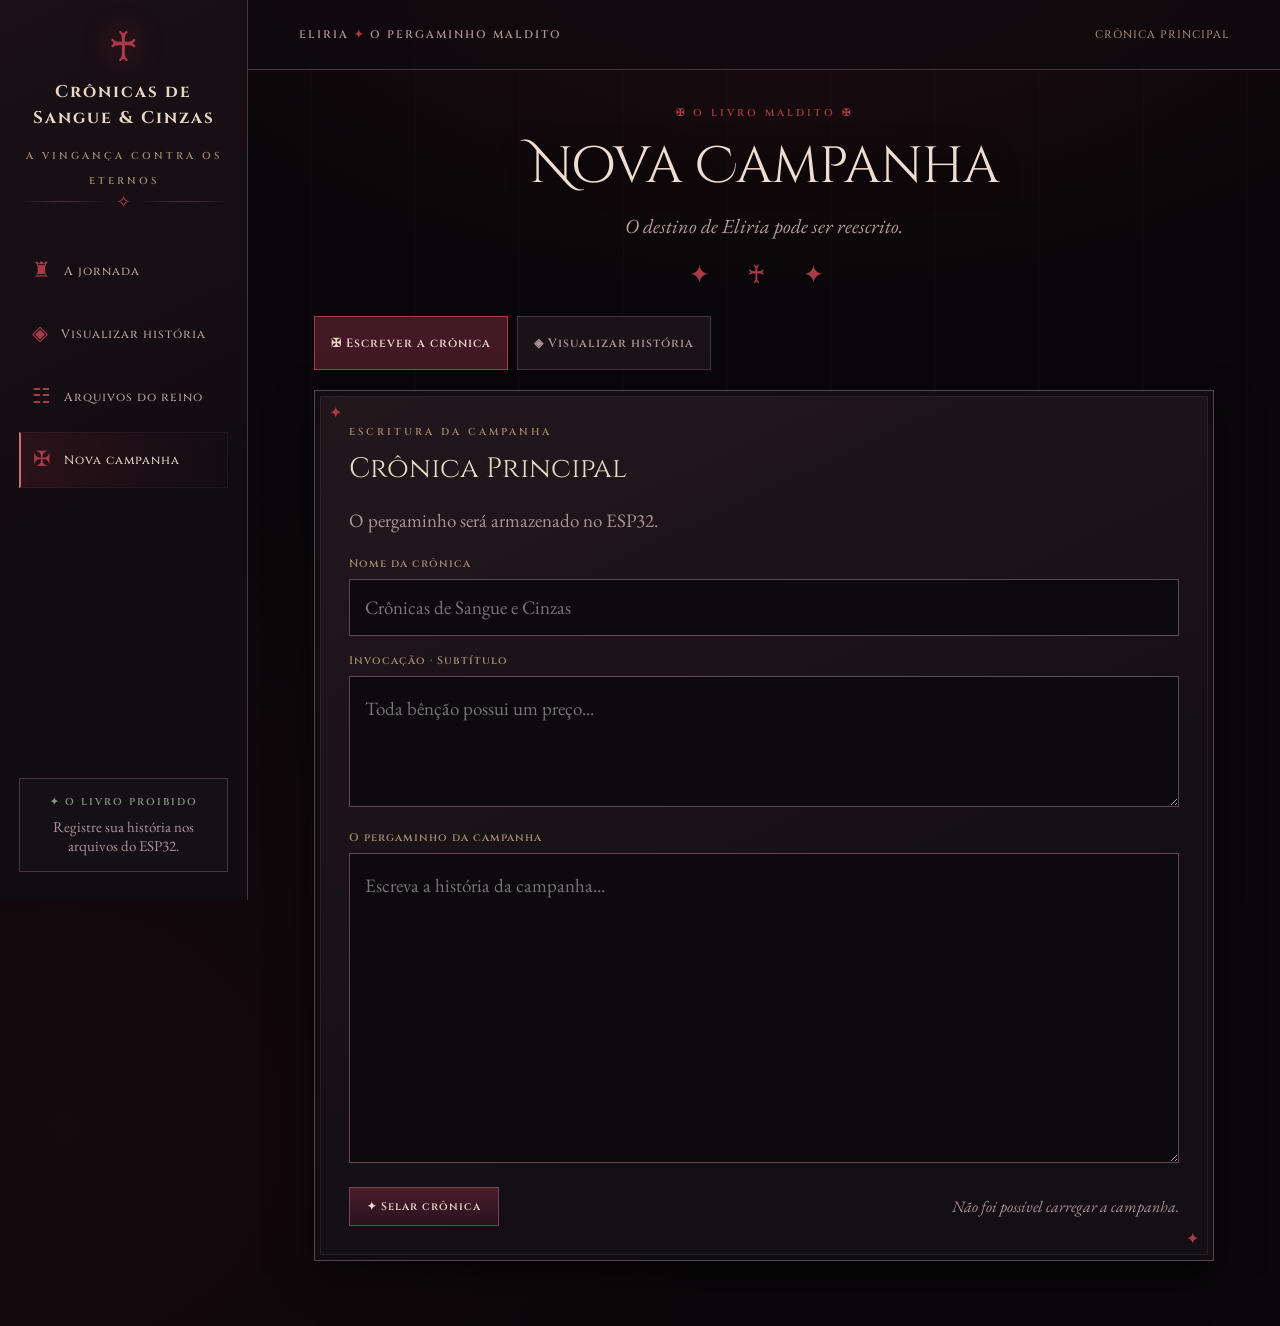
==== commit c8d90f56: "alterações" ====
--- a/data/campanha.html
+++ b/data/campanha.html
@@ -46,7 +46,7 @@
                 Sangue &amp; Cinzas
             </h1>
 
-            <small>O códice dos eternos</small>
+            <small>A vingança contra os Eternos</small>
 
             <div class="divider-orn">✧</div>
 
@@ -105,7 +105,7 @@
                 <span style="color:var(--blood)">
                     ✦
                 </span>
-                O CÓDICE
+                O PERGAMINHO MALDITO
             </div>
 
             <div class="chapter">
@@ -122,7 +122,7 @@
             <div class="masthead">
 
                 <div class="eyebrow">
-                    ✠ O livro proibido ✠
+                    ✠ O livro maldito ✠
                 </div>
 
                 <h2>Nova Campanha</h2>
